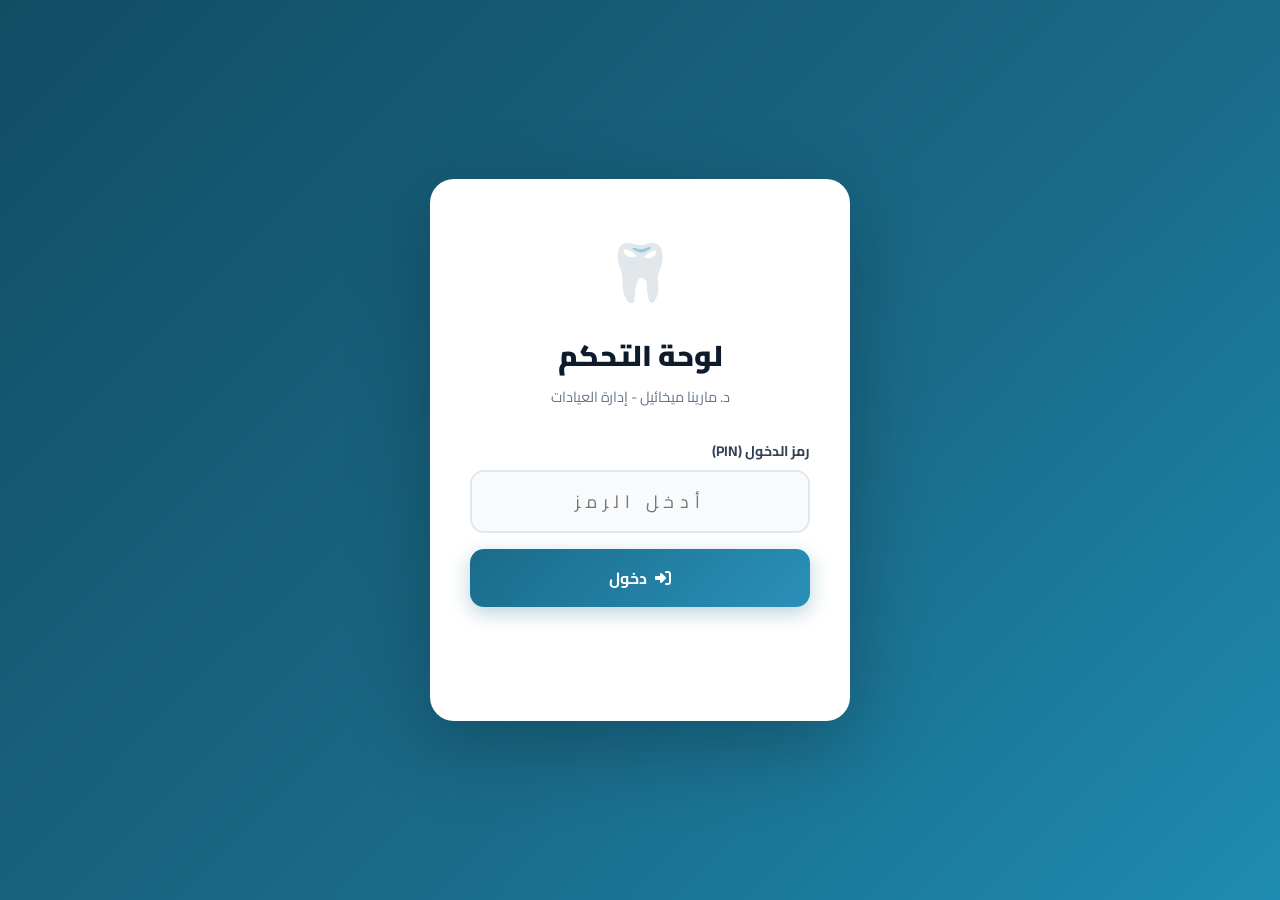
==== dashboard.html @ d6cb4067 "Initial commit: Dr. Marina Mikhail dental portfolio website" ====
<!DOCTYPE html>
<html lang="ar" dir="rtl">
<head>
  <meta charset="UTF-8" />
  <meta name="viewport" content="width=device-width, initial-scale=1.0" />
  <title>لوحة التحكم | د. مارينا ميخائيل</title>
  <meta name="robots" content="noindex, nofollow" />
  <link rel="preconnect" href="https://fonts.googleapis.com" />
  <link href="https://fonts.googleapis.com/css2?family=Cairo:wght@400;600;700;800;900&display=swap" rel="stylesheet" />
  <link rel="stylesheet" href="https://cdnjs.cloudflare.com/ajax/libs/font-awesome/6.5.0/css/all.min.css" />
  <link rel="stylesheet" href="css/dashboard.css" />
  <link rel="icon" type="image/svg+xml" href="data:image/svg+xml,<svg xmlns='http://www.w3.org/2000/svg' viewBox='0 0 100 100'><text y='.9em' font-size='90'>⚙️</text></svg>" />
</head>
<body>

  <!-- LOGIN SCREEN -->
  <div class="login-screen" id="login-screen">
    <div class="login-card" id="login-card">
      <div class="login-icon">🦷</div>
      <h1>لوحة التحكم</h1>
      <p>د. مارينا ميخائيل - إدارة العيادات</p>
      <div class="login-form" id="login-form">
        <div class="input-group">
          <label for="pin-input">رمز الدخول (PIN)</label>
          <input type="password" id="pin-input" placeholder="أدخل الرمز" maxlength="6" autocomplete="current-password" />
        </div>
        <button class="btn-login" id="btn-login" onclick="attemptLogin()">
          <i class="fas fa-sign-in-alt"></i> دخول
        </button>
        <p class="login-hint" id="login-hint"></p>
      </div>
    </div>
  </div>

  <!-- DASHBOARD -->
  <div class="dashboard" id="dashboard" style="display:none;">
    <!-- Sidebar -->
    <aside class="sidebar" id="sidebar" aria-label="القائمة الجانبية">
      <div class="sidebar-brand">
        <span>🦷</span>
        <div>
          <div class="sidebar-name">د. مارينا ميخائيل</div>
          <div class="sidebar-sub">لوحة التحكم</div>
        </div>
      </div>
      <nav class="sidebar-nav" aria-label="التنقل">
        <a href="#" class="sidebar-link active" id="nav-clinics-tab" onclick="showTab('clinics', this)">
          <i class="fas fa-clinic-medical"></i> العيادات
        </a>
        <a href="#" class="sidebar-link" id="nav-social-tab" onclick="showTab('social', this)">
          <i class="fas fa-share-alt"></i> السوشيال ميديا والخرائط
        </a>
        <a href="#" class="sidebar-link" id="nav-info-tab" onclick="showTab('info', this)">
          <i class="fas fa-info-circle"></i> معلومات الموقع
        </a>
      </nav>
      <div class="sidebar-footer">
        <a href="index.html" class="sidebar-link" id="sidebar-home-link" target="_blank" rel="noopener">
          <i class="fas fa-external-link-alt"></i> عرض الموقع
        </a>
        <button class="sidebar-link" id="sidebar-logout" onclick="logout()" style="width:100%;text-align:right;background:none;border:none;cursor:pointer;">
          <i class="fas fa-sign-out-alt"></i> خروج
        </button>
      </div>
    </aside>

    <!-- Main content -->
    <main class="dash-main" role="main">
      <header class="dash-header">
        <h2 id="dash-page-title">إدارة العيادات</h2>
        <button class="btn-add" id="btn-add-clinic" onclick="openModal()">
          <i class="fas fa-plus"></i> إضافة عيادة
        </button>
      </header>

      <!-- Clinics Tab -->
      <div class="tab-content" id="tab-clinics">
        <div class="dash-card" id="default-clinic-card">
          <div class="dash-card-header">
            <div>
              <div class="dash-card-tag">عيادة افتراضية (ثابتة)</div>
              <h3>عيادة جرجا الرئيسية</h3>
            </div>
            <span class="badge-default">لا يمكن حذفها</span>
          </div>
          <div class="dash-card-body">
            <div class="info-row"><i class="fas fa-map-marker-alt"></i> جرجا، شارع المحطة، أعلى برج كشري البهيجي، الدور السادس</div>
            <div class="info-row"><i class="fas fa-phone-alt"></i> 01281440083</div>
            <div class="info-row"><i class="fab fa-whatsapp"></i> 01281440083</div>
          </div>
        </div>

        <div class="clinics-list" id="clinics-list" aria-label="قائمة العيادات المضافة">
          <!-- Dynamic cards -->
        </div>

        <div class="empty-state" id="empty-state" style="display:none;">
          <div class="empty-icon">🏥</div>
          <p>لا توجد عيادات مضافة بعد</p>
          <button class="btn-add" onclick="openModal()"><i class="fas fa-plus"></i> أضف عيادة جديدة</button>
        </div>
      </div>

      <!-- Social & Maps Tab -->
      <div class="tab-content" id="tab-social" style="display:none;">
        <div class="dash-card">
          <div class="dash-card-header">
            <div>
              <div class="dash-card-tag">الربط والتواصل</div>
              <h3>إعدادات روابط السوشيال ميديا وجوجل ماب</h3>
            </div>
          </div>
          <form id="social-settings-form" onsubmit="saveSiteSettings(event)">
            <div class="form-row">
              <div class="form-group">
                <label for="setting-fb"><i class="fab fa-facebook-f" style="color:#1877f2"></i> رابط صفحة الفيسبوك</label>
                <input type="url" id="setting-fb" placeholder="https://facebook.com/yourpage" />
              </div>
              <div class="form-group">
                <label for="setting-ig"><i class="fab fa-instagram" style="color:#e4405f"></i> رابط حساب الانستجرام</label>
                <input type="url" id="setting-ig" placeholder="https://instagram.com/yourprofile" />
              </div>
            </div>
            <div class="form-row">
              <div class="form-group">
                <label for="setting-tt"><i class="fab fa-tiktok" style="color:#000"></i> رابط حساب تيك توك</label>
                <input type="url" id="setting-tt" placeholder="https://tiktok.com/@yourprofile" />
              </div>
              <div class="form-group">
                <label for="setting-yt"><i class="fab fa-youtube" style="color:#ff0000"></i> رابط قناة اليوتيوب</label>
                <input type="url" id="setting-yt" placeholder="https://youtube.com/@yourchannel" />
              </div>
            </div>
            <hr style="margin:20px 0; border:0; border-top:1px solid #e2e8f0;" />
            <div class="form-group">
              <label for="setting-maps-embed"><i class="fas fa-map-marked-alt" style="color:var(--primary)"></i> رابط تضمين خريطة جوجل ماب (Google Maps Embed URL أو كود iframe)</label>
              <textarea id="setting-maps-embed" rows="3" style="width:100%; padding:12px; border:2px solid #e2e8f0; border-radius:10px; font-family:'Cairo'; font-size:0.9rem;" placeholder="ضع هنا رابط الـ iframe من Google Maps (مثال: https://www.google.com/maps/embed?...)"></textarea>
              <small style="color:var(--text-light); margin-top:4px;">يمكنك نسخ رابط التضمين من Google Maps -> مشاركة -> تضمين خريطة، أو وضع رابط الموقع مباشرة.</small>
            </div>
            <div class="form-group">
              <label for="setting-maps-directions"><i class="fas fa-directions" style="color:var(--primary)"></i> رابط الاتجاهات المباشر على Google Maps</label>
              <input type="url" id="setting-maps-directions" placeholder="https://maps.google.com/?q=جرجا+شارع+المحطة" />
            </div>
            <div style="display:flex; justify-content:flex-end; margin-top:20px;">
              <button type="submit" class="btn-save" id="btn-save-settings">
                <i class="fas fa-save"></i> حفظ الإعدادات
              </button>
            </div>
          </form>
        </div>
      </div>

      <!-- Info Tab -->
      <div class="tab-content" id="tab-info" style="display:none;">
        <div class="info-card" id="site-info-card">
          <h3><i class="fas fa-info-circle"></i> معلومات الموقع</h3>
          <table class="info-table">
            <tr><td>اسم الدكتورة</td><td>د. مارينا ميخائيل</td></tr>
            <tr><td>التخصص</td><td>طب وجراحة الأسنان</td></tr>
            <tr><td>العيادة الرئيسية</td><td>جرجا، شارع المحطة، الدور السادس</td></tr>
            <tr><td>رقم التليفون</td><td>01281440083</td></tr>
            <tr><td>واتساب</td><td>01281440083</td></tr>
            <tr><td>المحافظة</td><td>سوهاج</td></tr>
          </table>
          <div class="seo-tips">
            <h4><i class="fas fa-search"></i> نصائح SEO</h4>
            <ul>
              <li>✅ تم إضافة Schema.org لطبيبة الأسنان</li>
              <li>✅ تم إضافة الكلمات المفتاحية المهمة</li>
              <li>✅ عنوان الصفحة محسّن لـ Google</li>
              <li>✅ sitemap.xml جاهز</li>
              <li>💡 أضف الموقع لـ Google Business Profile لنتائج أفضل</li>
            </ul>
          </div>
        </div>
      </div>
    </main>
  </div>

  <!-- ADD/EDIT MODAL -->
  <div class="modal-overlay" id="modal-overlay" style="display:none;" role="dialog" aria-modal="true" aria-labelledby="modal-title">
    <div class="modal" id="modal">
      <div class="modal-header">
        <h3 id="modal-title">إضافة عيادة جديدة</h3>
        <button class="modal-close" id="modal-close-btn" onclick="closeModal()" aria-label="إغلاق">✕</button>
      </div>
      <div class="modal-body">
        <form id="clinic-form" onsubmit="saveClinic(event)">
          <input type="hidden" id="clinic-id" />
          <div class="form-row">
            <div class="form-group">
              <label for="field-name">اسم العيادة *</label>
              <input type="text" id="field-name" placeholder="مثال: عيادة سوهاج" required />
            </div>
            <div class="form-group">
              <label for="field-city">المدينة</label>
              <input type="text" id="field-city" placeholder="مثال: سوهاج" />
            </div>
          </div>
          <div class="form-group">
            <label for="field-address">العنوان الكامل *</label>
            <input type="text" id="field-address" placeholder="مثال: شارع الجمهورية، أمام المستشفى" required />
          </div>
          <div class="form-row">
            <div class="form-group">
              <label for="field-phone">رقم الهاتف *</label>
              <input type="tel" id="field-phone" placeholder="01XXXXXXXXX" required pattern="[0-9]{11}" />
            </div>
            <div class="form-group">
              <label for="field-whatsapp">رقم واتساب (بدون +)</label>
              <input type="tel" id="field-whatsapp" placeholder="201XXXXXXXXX" />
            </div>
          </div>
          <div class="form-group">
            <label for="field-hours">أوقات العمل</label>
            <input type="text" id="field-hours" placeholder="مثال: السبت – الخميس: ١٠ص – ٩م" />
          </div>
          <div class="form-actions">
            <button type="submit" class="btn-save" id="btn-save-clinic"><i class="fas fa-save"></i> حفظ</button>
            <button type="button" class="btn-cancel" id="btn-cancel-modal" onclick="closeModal()">إلغاء</button>
          </div>
        </form>
      </div>
    </div>
  </div>

  <script src="js/dashboard.js"></script>
</body>
</html>
---- css/dashboard.css ----
/* ============================================
   Dashboard CSS - د. مارينا ميخائيل
   ============================================ */

:root {
  --primary: #1a6b8a;
  --primary-dark: #124d64;
  --primary-light: #2a90b8;
  --gold: #c9a227;
  --white: #ffffff;
  --off-white: #f8fafc;
  --surface: #f1f5f9;
  --border: #e2e8f0;
  --text-dark: #0d1b2a;
  --text-medium: #334155;
  --text-light: #64748b;
  --danger: #ef4444;
  --success: #22c55e;
  --whatsapp: #25D366;
  --shadow-sm: 0 2px 8px rgba(0,0,0,0.07);
  --shadow-md: 0 8px 24px rgba(0,0,0,0.10);
  --radius: 14px;
  --transition: all 0.25s ease;
}

*, *::before, *::after { box-sizing: border-box; margin: 0; padding: 0; }

body {
  font-family: 'Cairo', sans-serif;
  direction: rtl;
  background: var(--surface);
  color: var(--text-dark);
  line-height: 1.6;
  min-height: 100vh;
}

/* ── LOGIN ── */
.login-screen {
  min-height: 100vh;
  display: flex;
  align-items: center;
  justify-content: center;
  background: linear-gradient(135deg, var(--primary-dark) 0%, var(--primary) 60%, #1e8cb0 100%);
  padding: 24px;
}

.login-card {
  background: white;
  border-radius: 24px;
  padding: 48px 40px;
  width: 100%;
  max-width: 420px;
  box-shadow: 0 24px 80px rgba(0,0,0,0.25);
  text-align: center;
  animation: slideUp 0.5s ease;
}

@keyframes slideUp {
  from { opacity: 0; transform: translateY(30px); }
  to { opacity: 1; transform: translateY(0); }
}

.login-icon { font-size: 3.5rem; margin-bottom: 16px; }

.login-card h1 {
  font-size: 1.8rem;
  font-weight: 900;
  color: var(--text-dark);
  margin-bottom: 6px;
}

.login-card p {
  color: var(--text-light);
  font-size: 0.9rem;
  margin-bottom: 32px;
}

.input-group { text-align: right; margin-bottom: 16px; }

.input-group label {
  display: block;
  font-size: 0.88rem;
  font-weight: 700;
  color: var(--text-medium);
  margin-bottom: 8px;
}

.input-group input {
  width: 100%;
  padding: 13px 16px;
  border: 2px solid var(--border);
  border-radius: var(--radius);
  font-family: 'Cairo', sans-serif;
  font-size: 1.1rem;
  letter-spacing: 6px;
  text-align: center;
  transition: var(--transition);
  background: var(--off-white);
  color: var(--text-dark);
}

.input-group input:focus {
  outline: none;
  border-color: var(--primary);
  background: white;
  box-shadow: 0 0 0 4px rgba(26,107,138,0.12);
}

.btn-login {
  width: 100%;
  padding: 14px;
  background: linear-gradient(135deg, var(--primary), var(--primary-light));
  color: white;
  border: none;
  border-radius: var(--radius);
  font-family: 'Cairo', sans-serif;
  font-size: 1rem;
  font-weight: 700;
  cursor: pointer;
  display: flex;
  align-items: center;
  justify-content: center;
  gap: 8px;
  transition: var(--transition);
  box-shadow: 0 6px 20px rgba(26,107,138,0.3);
}

.btn-login:hover { transform: translateY(-2px); box-shadow: 0 10px 30px rgba(26,107,138,0.4); }
.btn-login:active { transform: translateY(0); }

.login-hint {
  margin-top: 14px;
  font-size: 0.82rem;
  color: var(--danger);
  min-height: 20px;
}

/* ── DASHBOARD LAYOUT ── */
.dashboard {
  display: flex;
  min-height: 100vh;
}

/* ── SIDEBAR ── */
.sidebar {
  width: 260px;
  background: var(--primary-dark);
  color: white;
  display: flex;
  flex-direction: column;
  padding: 28px 16px;
  gap: 8px;
  position: fixed;
  top: 0;
  bottom: 0;
  right: 0;
  z-index: 100;
  overflow-y: auto;
}

.sidebar-brand {
  display: flex;
  align-items: center;
  gap: 12px;
  padding: 12px 12px 24px;
  border-bottom: 1px solid rgba(255,255,255,0.1);
  margin-bottom: 8px;
  font-size: 1.6rem;
}

.sidebar-name { font-size: 0.95rem; font-weight: 800; }
.sidebar-sub { font-size: 0.72rem; opacity: 0.6; }

.sidebar-nav {
  display: flex;
  flex-direction: column;
  gap: 4px;
  flex: 1;
}

.sidebar-link {
  display: flex;
  align-items: center;
  gap: 10px;
  padding: 12px 14px;
  border-radius: 10px;
  color: rgba(255,255,255,0.7);
  font-size: 0.9rem;
  font-weight: 600;
  text-decoration: none;
  transition: var(--transition);
  cursor: pointer;
}

.sidebar-link:hover,
.sidebar-link.active {
  background: rgba(255,255,255,0.12);
  color: white;
}

.sidebar-link.active { border-right: 3px solid var(--gold); }

.sidebar-footer {
  border-top: 1px solid rgba(255,255,255,0.1);
  padding-top: 16px;
  display: flex;
  flex-direction: column;
  gap: 4px;
}

/* ── MAIN CONTENT ── */
.dash-main {
  margin-right: 260px;
  flex: 1;
  padding: 32px;
  min-height: 100vh;
}

.dash-header {
  display: flex;
  align-items: center;
  justify-content: space-between;
  margin-bottom: 28px;
}

.dash-header h2 {
  font-size: 1.5rem;
  font-weight: 800;
  color: var(--text-dark);
}

.btn-add {
  display: flex;
  align-items: center;
  gap: 8px;
  padding: 11px 22px;
  background: linear-gradient(135deg, var(--primary), var(--primary-light));
  color: white;
  border: none;
  border-radius: 50px;
  font-family: 'Cairo', sans-serif;
  font-size: 0.92rem;
  font-weight: 700;
  cursor: pointer;
  transition: var(--transition);
  box-shadow: 0 4px 16px rgba(26,107,138,0.3);
}

.btn-add:hover { transform: translateY(-2px); box-shadow: 0 8px 24px rgba(26,107,138,0.4); }

/* ── CARDS ── */
.dash-card, .info-card {
  background: white;
  border-radius: var(--radius);
  padding: 24px;
  box-shadow: var(--shadow-sm);
  margin-bottom: 20px;
  border: 1.5px solid var(--border);
}

.dash-card-header {
  display: flex;
  align-items: flex-start;
  justify-content: space-between;
  margin-bottom: 16px;
}

.dash-card-tag {
  font-size: 0.75rem;
  color: var(--primary);
  font-weight: 700;
  background: rgba(26,107,138,0.08);
  padding: 3px 10px;
  border-radius: 20px;
  margin-bottom: 6px;
  display: inline-block;
}

.dash-card h3 {
  font-size: 1.1rem;
  font-weight: 800;
  color: var(--text-dark);
}

.badge-default {
  font-size: 0.72rem;
  background: var(--surface);
  color: var(--text-light);
  padding: 4px 12px;
  border-radius: 20px;
  border: 1px solid var(--border);
  white-space: nowrap;
}

.dash-card-body { display: flex; flex-direction: column; gap: 8px; }

.info-row {
  display: flex;
  align-items: flex-start;
  gap: 10px;
  font-size: 0.88rem;
  color: var(--text-medium);
}

.info-row i { color: var(--primary); width: 16px; margin-top: 2px; flex-shrink: 0; }

.clinic-actions {
  display: flex;
  gap: 8px;
  margin-top: 16px;
  justify-content: flex-end;
}

.btn-edit, .btn-delete {
  display: flex;
  align-items: center;
  gap: 6px;
  padding: 7px 16px;
  border-radius: 8px;
  font-family: 'Cairo', sans-serif;
  font-size: 0.82rem;
  font-weight: 700;
  cursor: pointer;
  border: none;
  transition: var(--transition);
}

.btn-edit { background: rgba(26,107,138,0.1); color: var(--primary); }
.btn-edit:hover { background: var(--primary); color: white; }

.btn-delete { background: rgba(239,68,68,0.08); color: var(--danger); }
.btn-delete:hover { background: var(--danger); color: white; }

/* ── EMPTY STATE ── */
.empty-state {
  text-align: center;
  padding: 64px 24px;
  background: white;
  border-radius: var(--radius);
  border: 2px dashed var(--border);
}

.empty-icon { font-size: 3.5rem; margin-bottom: 16px; }

.empty-state p { color: var(--text-light); font-size: 1rem; margin-bottom: 20px; }

/* ── INFO CARD ── */
.info-card h3 {
  font-size: 1.1rem;
  font-weight: 800;
  color: var(--text-dark);
  margin-bottom: 20px;
  display: flex;
  align-items: center;
  gap: 8px;
}

.info-card h3 i { color: var(--primary); }

.info-table { width: 100%; border-collapse: collapse; margin-bottom: 24px; }
.info-table td {
  padding: 12px 16px;
  border-bottom: 1px solid var(--border);
  font-size: 0.9rem;
}
.info-table tr td:first-child {
  font-weight: 700;
  color: var(--text-medium);
  width: 40%;
}
.info-table tr:last-child td { border-bottom: none; }

.seo-tips {
  background: rgba(26,107,138,0.06);
  border: 1px solid rgba(26,107,138,0.15);
  border-radius: var(--radius);
  padding: 20px;
}

.seo-tips h4 {
  font-size: 0.95rem;
  font-weight: 800;
  color: var(--primary);
  margin-bottom: 12px;
  display: flex;
  align-items: center;
  gap: 8px;
}

.seo-tips ul { list-style: none; display: flex; flex-direction: column; gap: 8px; }
.seo-tips li { font-size: 0.88rem; color: var(--text-medium); }

/* ── MODAL ── */
.modal-overlay {
  position: fixed;
  inset: 0;
  background: rgba(0,0,0,0.5);
  backdrop-filter: blur(4px);
  z-index: 1000;
  display: flex;
  align-items: center;
  justify-content: center;
  padding: 24px;
  animation: fadeIn 0.2s ease;
}

@keyframes fadeIn {
  from { opacity: 0; }
  to { opacity: 1; }
}

.modal {
  background: white;
  border-radius: 20px;
  width: 100%;
  max-width: 560px;
  box-shadow: 0 24px 80px rgba(0,0,0,0.25);
  animation: slideUp 0.3s ease;
  overflow: hidden;
}

.modal-header {
  display: flex;
  align-items: center;
  justify-content: space-between;
  padding: 20px 24px;
  background: linear-gradient(135deg, var(--primary-dark), var(--primary));
  color: white;
}

.modal-header h3 { font-size: 1.1rem; font-weight: 800; }

.modal-close {
  background: rgba(255,255,255,0.15);
  border: none;
  color: white;
  width: 32px;
  height: 32px;
  border-radius: 50%;
  font-size: 1rem;
  cursor: pointer;
  display: flex;
  align-items: center;
  justify-content: center;
  transition: var(--transition);
}

.modal-close:hover { background: rgba(255,255,255,0.3); }

.modal-body { padding: 28px 24px; }

.form-row { display: grid; grid-template-columns: 1fr 1fr; gap: 16px; }
.form-group { display: flex; flex-direction: column; gap: 7px; margin-bottom: 16px; }

.form-group label {
  font-size: 0.85rem;
  font-weight: 700;
  color: var(--text-medium);
}

.form-group input {
  padding: 11px 14px;
  border: 2px solid var(--border);
  border-radius: 10px;
  font-family: 'Cairo', sans-serif;
  font-size: 0.92rem;
  transition: var(--transition);
  background: var(--off-white);
  color: var(--text-dark);
  direction: rtl;
}

.form-group input:focus {
  outline: none;
  border-color: var(--primary);
  background: white;
  box-shadow: 0 0 0 4px rgba(26,107,138,0.1);
}

.form-actions {
  display: flex;
  gap: 12px;
  margin-top: 8px;
  justify-content: flex-end;
}

.btn-save {
  display: flex;
  align-items: center;
  gap: 8px;
  padding: 11px 28px;
  background: linear-gradient(135deg, var(--primary), var(--primary-light));
  color: white;
  border: none;
  border-radius: 50px;
  font-family: 'Cairo', sans-serif;
  font-size: 0.92rem;
  font-weight: 700;
  cursor: pointer;
  transition: var(--transition);
}

.btn-save:hover { transform: translateY(-2px); box-shadow: 0 8px 24px rgba(26,107,138,0.35); }

.btn-cancel {
  padding: 11px 24px;
  background: var(--surface);
  color: var(--text-medium);
  border: 1.5px solid var(--border);
  border-radius: 50px;
  font-family: 'Cairo', sans-serif;
  font-size: 0.92rem;
  font-weight: 700;
  cursor: pointer;
  transition: var(--transition);
}

.btn-cancel:hover { background: var(--border); }

/* ── TOAST ── */
.toast {
  position: fixed;
  bottom: 28px;
  left: 50%;
  transform: translateX(-50%) translateY(20px);
  background: var(--text-dark);
  color: white;
  padding: 12px 28px;
  border-radius: 50px;
  font-size: 0.9rem;
  font-weight: 600;
  z-index: 9999;
  opacity: 0;
  transition: all 0.3s ease;
  pointer-events: none;
}

.toast.show {
  opacity: 1;
  transform: translateX(-50%) translateY(0);
}

.toast.success { background: var(--success); }
.toast.error   { background: var(--danger); }

/* ── RESPONSIVE ── */
@media (max-width: 768px) {
  .sidebar {
    width: 100%;
    height: auto;
    position: static;
    flex-direction: row;
    flex-wrap: wrap;
    padding: 16px;
    gap: 4px;
  }
  .sidebar-brand { padding-bottom: 16px; flex-basis: 100%; }
  .sidebar-nav { flex-direction: row; flex: auto; }
  .sidebar-footer { flex-direction: row; border-top: none; border-right: 1px solid rgba(255,255,255,0.1); padding-top: 0; padding-right: 16px; margin-right: auto; }

  .dash-main { margin-right: 0; padding: 20px 16px; }
  .form-row { grid-template-columns: 1fr; }
}
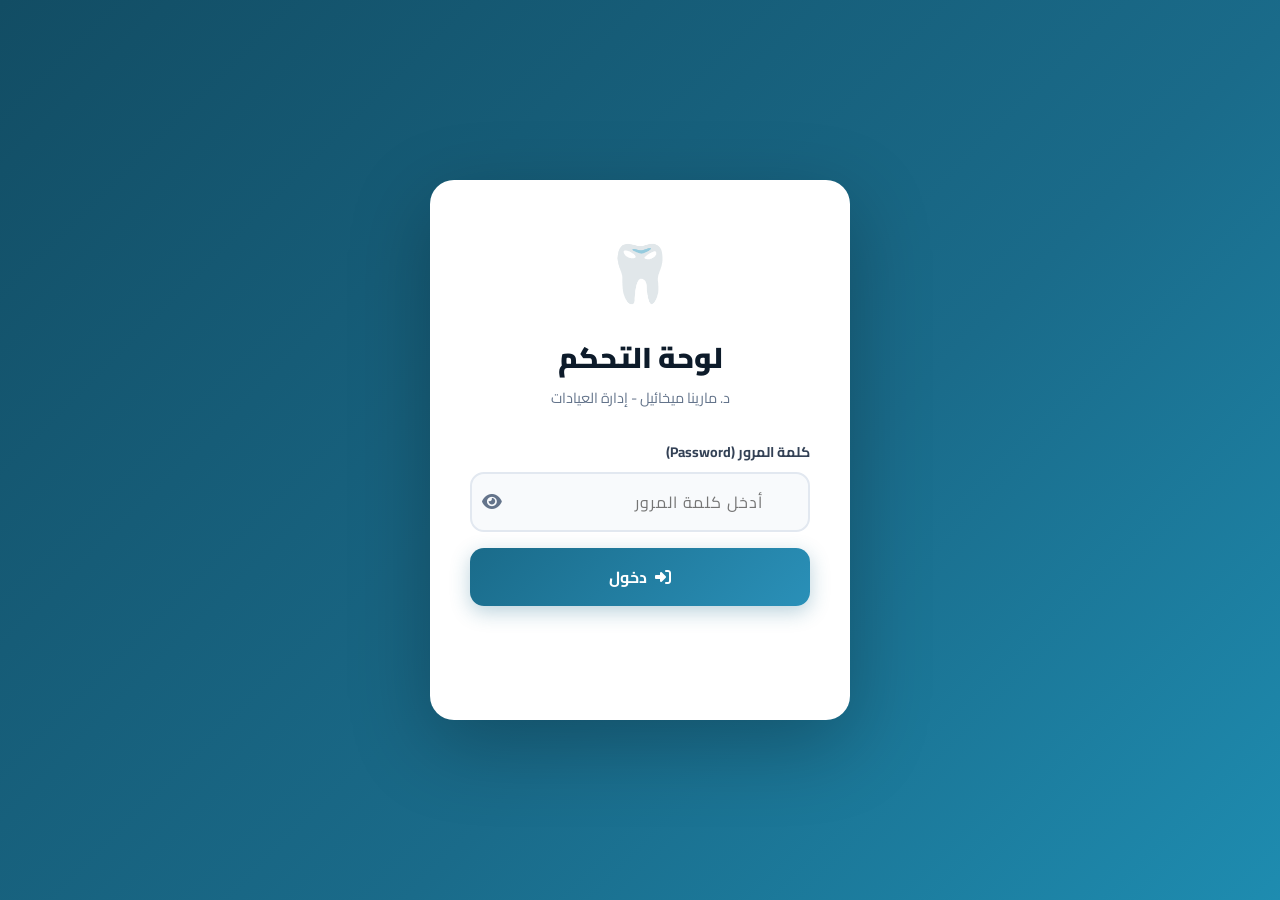
==== commit 8cc0a81d: "Fix dashboard login password length limitation and add show password toggle" ====
--- a/dashboard.html
+++ b/dashboard.html
@@ -21,8 +21,13 @@
       <p>د. مارينا ميخائيل - إدارة العيادات</p>
       <div class="login-form" id="login-form">
         <div class="input-group">
-          <label for="pin-input">رمز الدخول (PIN)</label>
-          <input type="password" id="pin-input" placeholder="أدخل الرمز" maxlength="6" autocomplete="current-password" />
+          <label for="pin-input">كلمة المرور (Password)</label>
+          <div style="position:relative;">
+            <input type="password" id="pin-input" placeholder="أدخل كلمة المرور" maxlength="50" autocomplete="current-password" style="padding-left:40px;" />
+            <button type="button" id="toggle-pwd-btn" onclick="togglePasswordVisibility()" aria-label="إظهار كلمة المرور" style="position:absolute; left:12px; top:50%; transform:translateY(-50%); background:none; border:none; color:var(--text-light); cursor:pointer; font-size:1.1rem;">
+              <i class="fas fa-eye" id="pwd-eye-icon"></i>
+            </button>
+          </div>
         </div>
         <button class="btn-login" id="btn-login" onclick="attemptLogin()">
           <i class="fas fa-sign-in-alt"></i> دخول
--- a/css/dashboard.css
+++ b/css/dashboard.css
@@ -87,13 +87,14 @@
 
 .input-group input {
   width: 100%;
-  padding: 13px 16px;
+  padding: 13px 45px 13px 16px;
   border: 2px solid var(--border);
   border-radius: var(--radius);
   font-family: 'Cairo', sans-serif;
-  font-size: 1.1rem;
-  letter-spacing: 6px;
-  text-align: center;
+  font-size: 1rem;
+  letter-spacing: 1px;
+  text-align: right;
+  direction: ltr;
   transition: var(--transition);
   background: var(--off-white);
   color: var(--text-dark);
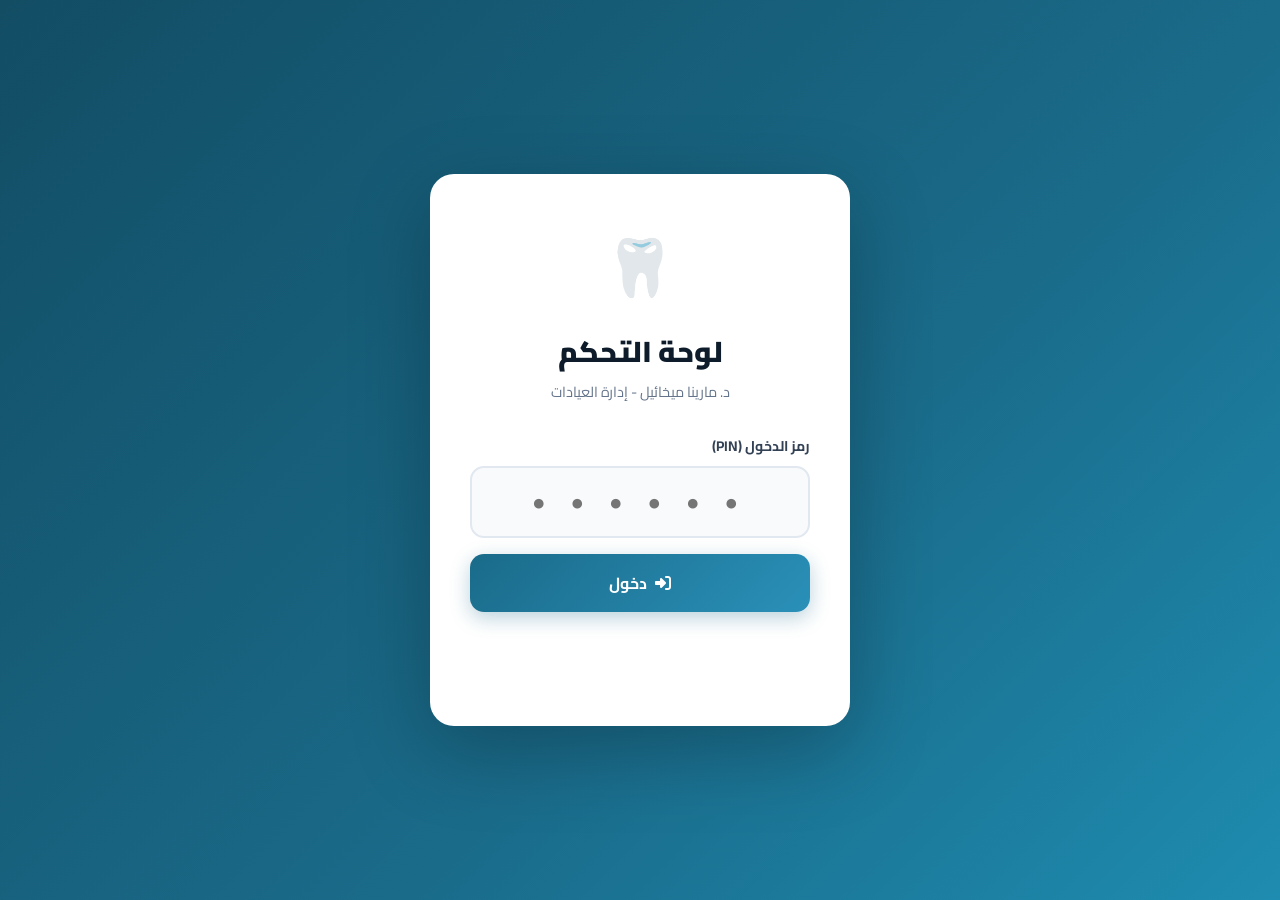
==== commit 2cbb637b: "Reset to simple 6-digit PIN: 128144" ====
--- a/dashboard.html
+++ b/dashboard.html
@@ -21,13 +21,8 @@
       <p>د. مارينا ميخائيل - إدارة العيادات</p>
       <div class="login-form" id="login-form">
         <div class="input-group">
-          <label for="pin-input">كلمة المرور (Password)</label>
-          <div style="position:relative;">
-            <input type="password" id="pin-input" placeholder="أدخل كلمة المرور" maxlength="50" autocomplete="current-password" style="padding-left:40px;" />
-            <button type="button" id="toggle-pwd-btn" onclick="togglePasswordVisibility()" aria-label="إظهار كلمة المرور" style="position:absolute; left:12px; top:50%; transform:translateY(-50%); background:none; border:none; color:var(--text-light); cursor:pointer; font-size:1.1rem;">
-              <i class="fas fa-eye" id="pwd-eye-icon"></i>
-            </button>
-          </div>
+          <label for="pin-input">رمز الدخول (PIN)</label>
+          <input type="password" id="pin-input" placeholder="● ● ● ● ● ●" maxlength="6" autocomplete="current-password" inputmode="numeric" pattern="[0-9]*" />
         </div>
         <button class="btn-login" id="btn-login" onclick="attemptLogin()">
           <i class="fas fa-sign-in-alt"></i> دخول
--- a/css/dashboard.css
+++ b/css/dashboard.css
@@ -87,13 +87,13 @@
 
 .input-group input {
   width: 100%;
-  padding: 13px 45px 13px 16px;
+  padding: 13px 16px;
   border: 2px solid var(--border);
   border-radius: var(--radius);
   font-family: 'Cairo', sans-serif;
-  font-size: 1rem;
-  letter-spacing: 1px;
-  text-align: right;
+  font-size: 1.4rem;
+  letter-spacing: 10px;
+  text-align: center;
   direction: ltr;
   transition: var(--transition);
   background: var(--off-white);
